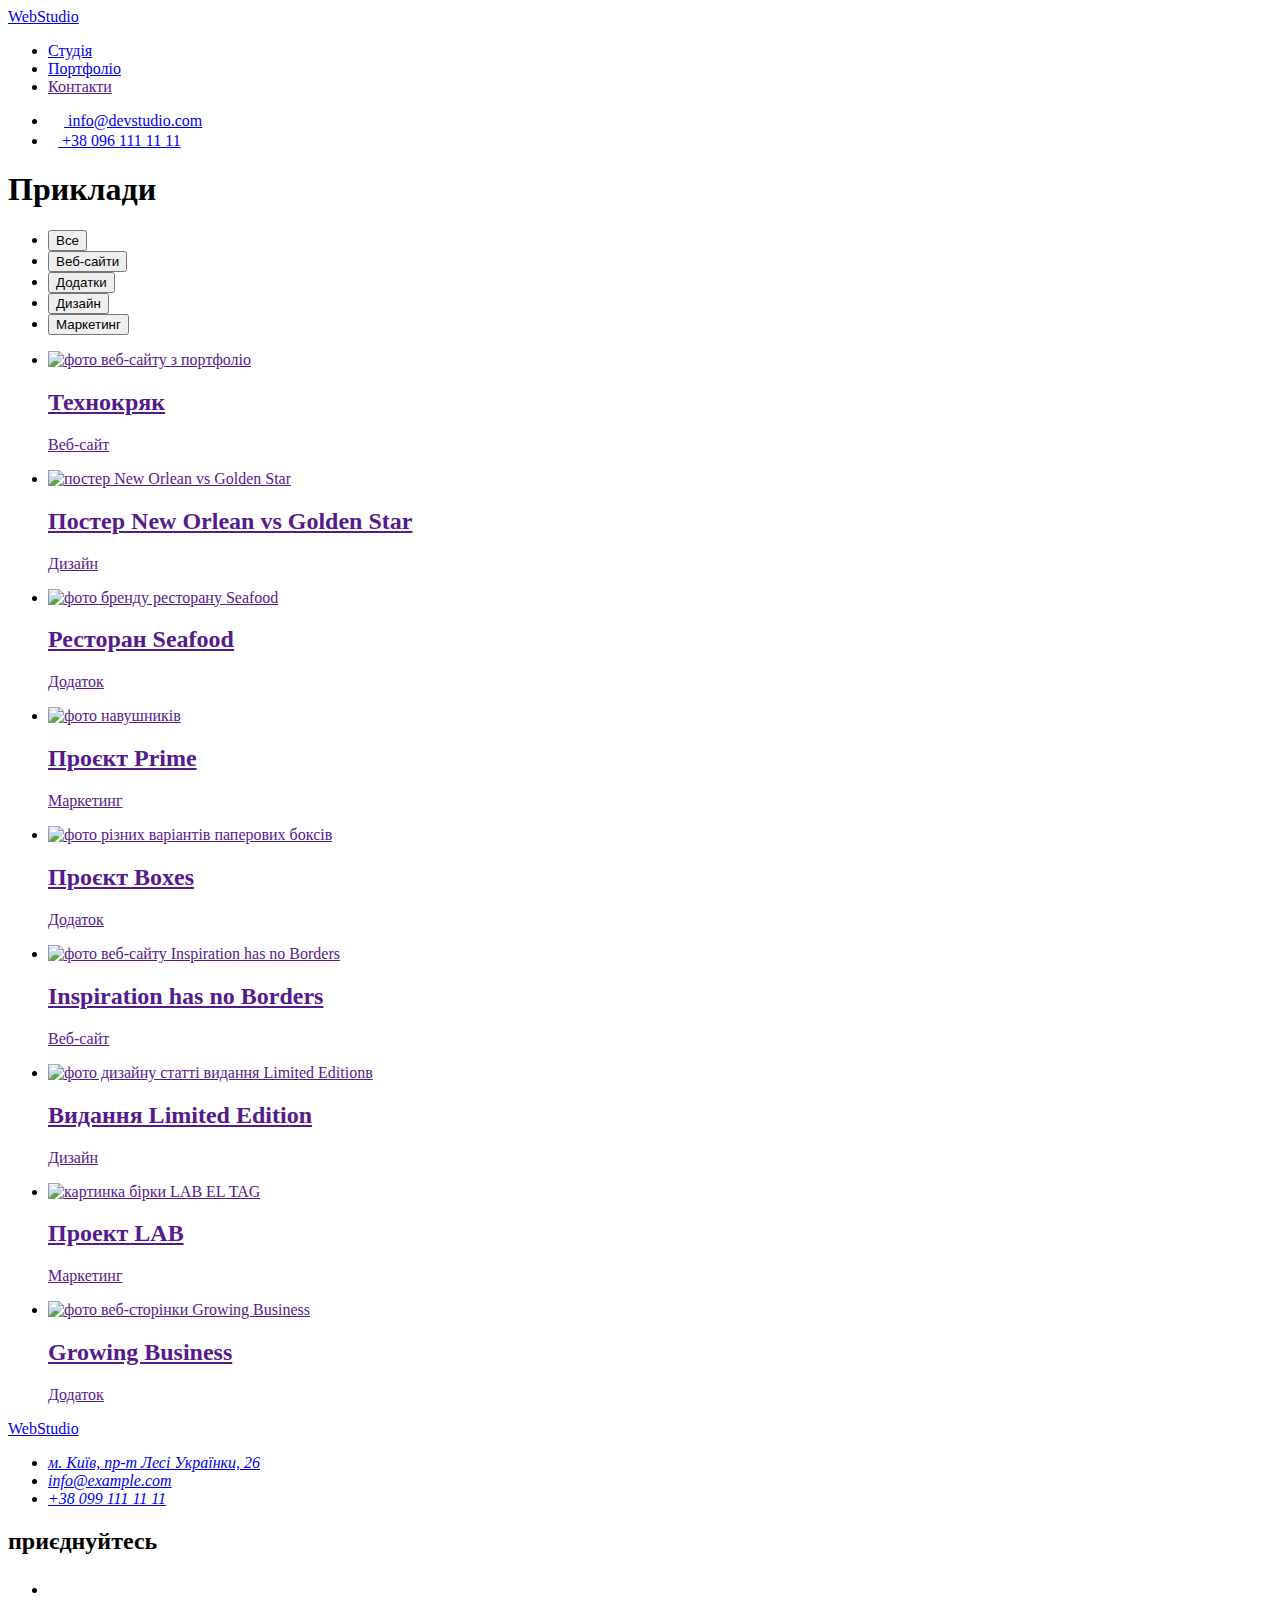
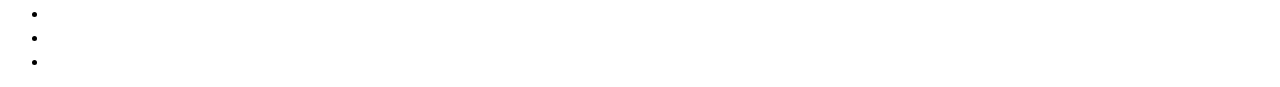
==== portfolio.html @ f70fdefb "Add files via upload" ====
<!DOCTYPE html>
<html lang="uk">
<head>
    <meta charset="UTF-8"/>
    <meta http-equiv="X-UA-Compatible" content="IE=edge"/>
    <meta name="viewport" content="width=device-width, initial-scale=1.0"/>
    <title>Портфоліо</title>
    <link rel="preconnect" href="https://fonts.googleapis.com"/>
    <link rel="preconnect" href="https://fonts.gstatic.com" crossorigin/>
    <link href="https://fonts.googleapis.com/css2?family=Raleway:wght@700&family=Roboto:wght@400;500;700;900&display=swap" rel="stylesheet"/>
    <link rel="stylesheet" href="https://cdnjs.cloudflare.com/ajax/libs/modern-normalize/1.1.0/modern-normalize.min.css" integrity="sha512-wpPYUAdjBVSE4KJnH1VR1HeZfpl1ub8YT/NKx4PuQ5NmX2tKuGu6U/JRp5y+Y8XG2tV+wKQpNHVUX03MfMFn9Q==" crossorigin="anonymous" referrerpolicy="no-referrer" />
    <link rel="stylesheet" href="./css/styles.css"/>
</head>
<body>
    <header class="cap">
        <div class="container cap-container">
            <a href ="./index.html" class="cap-logo link" ><span>Web</span>Studio</a>
            <nav class="cap-nav">
                <ul class="cap-list list">
                    <li class="cap-item">
                        <a href="./index.html" class="cap-link link ">Студія</a></li>
                    <li class="cap-item">
                        <a href="./portfolio.html" class="cap-link link current">Портфоліо</a></li>
                    <li class="cap-item">
                        <a href="" class="cap-link link">Контакти</a></li>
                </ul>
            </nav>    
            <ul class="cap-listtoo list">
                <li class="cap-item">
                    <a href="mailto:info@devstudio.com" class="cap-email link">
                        <svg class="cap-email-icon" width="16" height="12">
                            <use href="./images/icons.svg#icon-email"></use>
                        </svg>
                        <span>info@devstudio.com</span>
                    </a>
                </li>
                <li class="cap-item">
                    <a href="tel:+380961111111" class="cap-tel link">
                        <svg class="cap-tel-icon" width="10" height="16">
                            <use href="./images/icons.svg#icon-tel"></use>
                        </svg>
                        <span>+38 096 111 11 11</span>
                    </a></li>
            </ul>  
        </div>
    </header>
    <main>
        <section class="filters section">
            <div class="container">
                <h1  class="visually-hidden">Приклади</h1>
                <ul class="filters-buttons list">
                    <li class="filters-item">
                        <button type="button" class="filters-btn ">Все</button></li>
                    <li class="filters-item">
                        <button type="button" class="filters-btn">Веб-сайти</button></li>
                    <li class="filters-item">
                        <button type="button" class="filters-btn">Додатки</button></li>
                    <li class="filters-item">
                        <button type="button" class="filters-btn">Дизайн</button></li>
                    <li class="filters-item">
                        <button type="button" class="filters-btn">Маркетинг</button></li>
                </ul>  
                <ul class="services-items list">
                    <li class="services-item">
                        <a href="" class="services-link link">
                            <img src="./images/img-hw-02-1.jpg" alt="фото веб-сайту з портфоліо" width="370" height="294">
                            <div class="services-suite">
                                <h2 class="services-title">Технокряк</h2>
                                <p class="services-text">Веб-сайт</p>
                            </div>
                        </a>
                    </li>
                    <li class="services-item">
                        <a href="" class="services-link link">
                            <img src="./images/img-hw-02-2.jpg" alt=" постер New Orlean vs Golden Star" width="370" height="294">
                            <div class="services-suite">
                                <h2   class="services-title">Постер New Orlean vs Golden Star</h2>
                                <p class="services-text">Дизайн</p>
                            </div>
                        </a>
                    </li>
                    <li class="services-item">
                        <a href="" class="services-link link">
                            <img src="./images/img-hw-02-3.jpg" alt="фото бренду ресторану Seafood" width="370" height="294">
                            <div class="services-suite">
                                <h2  class="services-title">Ресторан Seafood</h2>
                                <p class="services-text">Додаток</p>
                            </div>
                        </a>
                    </li>
                    <li class="services-item">
                        <a href="" class="services-link link">
                            <img src="./images/img-hw-02-4.jpg" alt="фото навушників" width="370" height="294">
                            <div class="services-suite">
                                <h2  class="services-title">Проєкт Prime</h2>
                                <p class="services-text">Маркетинг</p>
                            </div>
                        </a>
                    </li>
                    <li class="services-item">
                        <a href="" class="services-link link">
                            <img src="./images/img-hw-02-5.jpg" alt="фото різних варіантів паперових боксів" width="370" height="294">
                            <div class="services-suite">
                                <h2  class="services-title">Проєкт Boxes</h2>
                                <p class="services-text">Додаток</p>
                            </div>
                        </a>
                    </li>
                    <li class="services-item">
                        <a href="" class="services-link link">
                            <img src="./images/img-hw-02-6.jpg" alt="фото веб-сайту Inspiration has no Borders" width="370" height="294">
                            <div class="services-suite">
                                <h2  class="services-title">Inspiration has no Borders</h2>
                                <p class="services-text">Веб-сайт</p>
                            </div>
                        </a>
                    </li>
                    <li class="services-item">
                        <a href="" class="services-link link">
                            <img src="./images/img-hw-02-7.jpg" alt="фото дизайну статті видання Limited Editionв" width="370" height="294">
                            <div class="services-suite">    
                                <h2  class="services-title">Видання Limited Edition</h2>
                                <p class="services-text">Дизайн</p>
                            </div>
                        </a>
                    </li>
                    <li class="services-item">
                        <a href="" class="services-link link">
                            <img src="./images/img-hw-02-8.jpg" alt="картинка бірки LAB EL TAG" width="370" height="294">
                            <div class="services-suite">
                                <h2  class="services-title">Проект LAB</h2>
                                <p class="services-text">Маркетинг</p>
                            </div>
                        </a>
                    </li>
                    <li class="services-item">
                        <a href="" class="services-link link">
                            <img src="./images/img-hw-02-9.jpg" alt="фото веб-сторінки Growing Business" width="370" height="294">
                            <div class="services-suite">
                                <h2  class="services-title">Growing Business</h2>
                                <p class="services-text">Додаток</p>
                            </div>
                        </a>
                    </li>
                </ul>
            </div>
        </section>
    </main>
    <footer class="basement">
        <div class="container">
            <div class="basement-contact">
                <a href="./index.html" class="basement-logo link"><span>Web</span>Studio</a>
                <address>
                    <ul class="basement-items list">
                        <li class="basement-item">
                            <a href="https://goo.gl/maps/n9vAKkXrUeS69LuG7" class="basement-map link" target="_blank" rel="noopener noreferrer nofollow" >м. Київ, пр-т Лесі Українки, 26</a></li>
                        <li class="basement-item">
                            <a href="mailto:info@example.com" class="basement-email link">info@example.com</a></li>
                        <li class="basement-item" >
                            <a href="tel:+380991111111" class="basement-tel link">+38 099 111 11 11</a></li>
                    </ul>
                </address>
            </div>
            <div class="basement-soc">
                <h2 class="basement-soc-title">приєднуйтесь</h2>
                <ul class="basement-soc-list list">
                    <li class="basement-soc-item">
                        <a href="" target="_blank" rel="noopener noreferrer nofollow" class="basement-soc-link link">
                            <svg class="icon-instagram" width="20" height="20">
                                <use href="./images/icons.svg#icon-instagram">                            </use>
                            </svg>
                        </a>
                    </li>
                    <li class="basement-soc-item">
                        <a href="" target="_blank" rel="noopener noreferrer nofollow" class="basement-soc-link link">
                            <svg class="icon-twitter" width="20" height="20">
                                <use href="./images/icons.svg#icon-twitter">                            </use>
                            </svg>
                        </a>
                    </li>
                    <li class="basement-soc-item">
                        <a href="" target="_blank" rel="noopener noreferrer nofollow" class="basement-soc-link link">
                            <svg class="icon-facebook" width="20" height="20">
                                <use href="./images/icons.svg#icon-facebook">                            </use>
                            </svg>
                        </a>
                    </li>
                    <li class="basement-soc-item">
                        <a href="" target="_blank" rel="noopener noreferrer nofollow" class="basement-soc-link link">
                            <svg class="icon-linkedin" width="20" height="20">
                                <use href="./images/icons.svg#icon-linkedin">                            </use>
                            </svg>
                        </a>
                    </li>
                </ul>
            </div>
        </div>
    </footer>
</body>
</html>
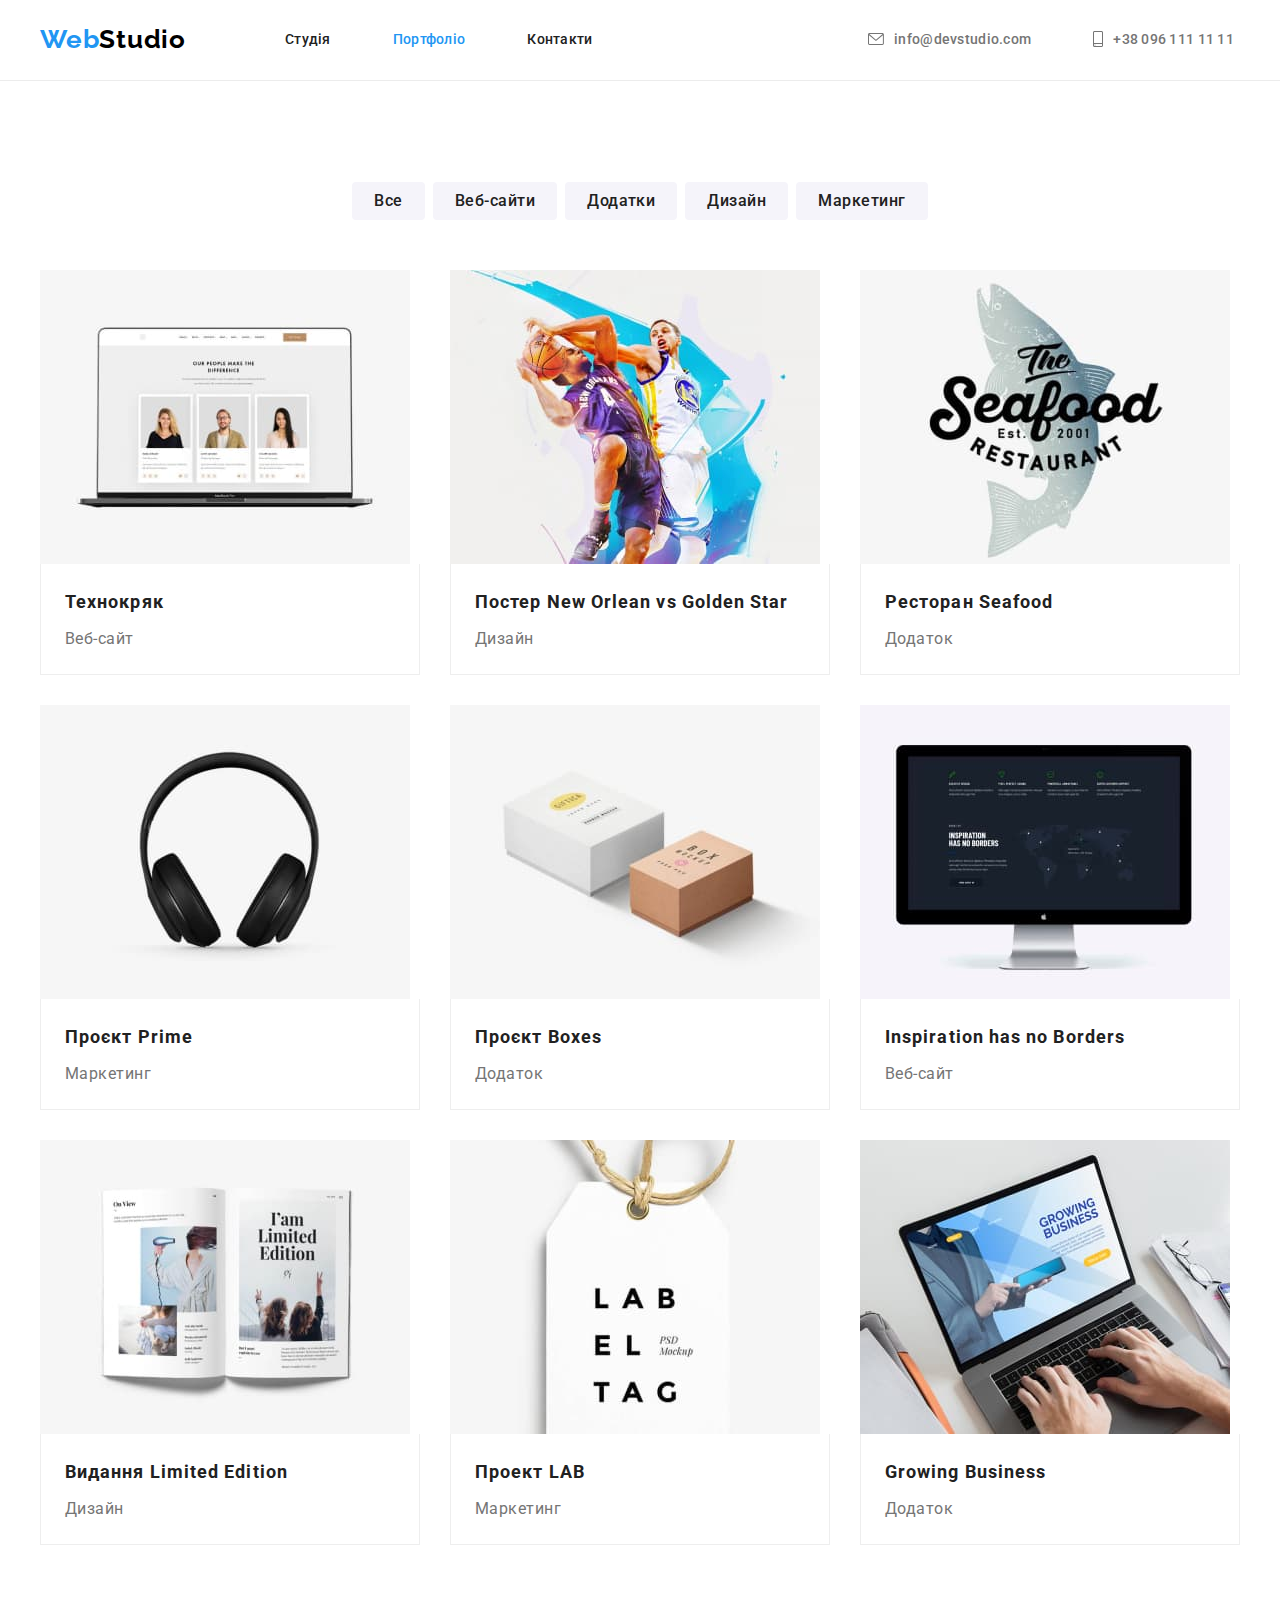
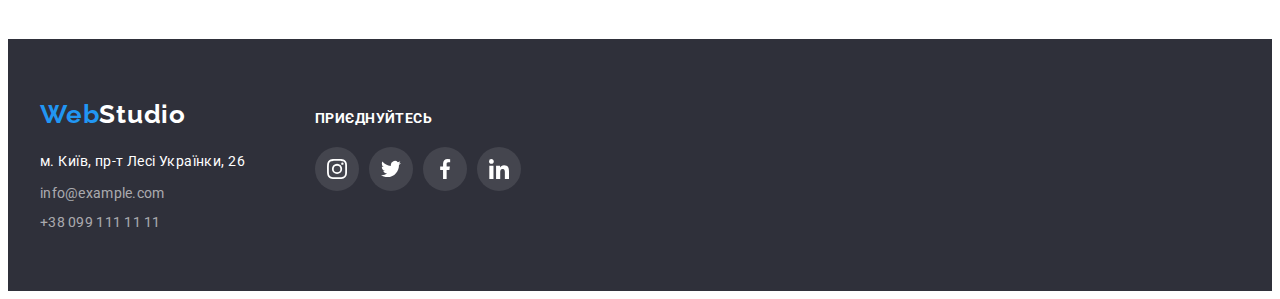
==== commit 8710491e: "contunue" ====
--- a/portfolio.html
+++ b/portfolio.html
@@ -196,5 +196,6 @@
             </div>
         </div>
     </footer>
+    <script src="./js/modal.js"></script>
 </body>
 </html>--- a/css/styles.css
+++ b/css/styles.css
@@ -0,0 +1,655 @@
+:root {
+    --first-title-color: #212121;
+    --first-btn-color: #212121;
+    --active-color:#2196F3;
+    --accent-color:#757575;
+    --first-background: #FFFFFF;
+    --second-background:#F5F4FA;
+}
+p,h1,h2,h3,h4,h5,h6{
+    margin: 0;
+}
+ul,ol{
+    margin: 0;
+    padding-left: 0;
+}
+body {
+    font-family: Roboto, sans-serif;
+    color:var(--accent-color);
+}
+
+img {
+    display: block;
+    max-width: 100%;
+    height: auto;
+}
+main{padding-top: 80px;}
+
+.list {
+    list-style: none;
+}
+.link {
+    text-decoration: none;
+}
+.visually-hidden { 
+    position: absolute; 
+    width: 1px; 
+    height: 1px; 
+    margin: -1px; 
+    border: 0; 
+    padding: 0; 
+    white-space: nowrap; 
+    clip-path: inset(100%); 
+    clip: rect(0 0 0 0); 
+    overflow: hidden; 
+    }
+
+.container {
+    width: 1200px;
+    margin-left: auto;
+    margin-right: auto;
+    padding-left: 15px;
+    padding-right: 15px;
+    /*outline: 3px solid red;*/
+}
+
+.section{
+    padding-top: 94px ;
+    padding-bottom: 94px;
+}
+
+/*----------------cap----------*/
+.cap-logo{
+    display: block;
+    margin-right: 93px;
+    padding-top: 24px;
+    padding-bottom: 24px;
+    font-family:Raleway, sans-serif;
+    font-style: normal;
+    font-weight: 700;
+    font-size: 26px;
+    line-height: 1.1923;
+    letter-spacing: 0.03em;
+    color:#000000;}
+
+.cap > .cap-container {
+    display: flex;
+    align-items: center;
+}
+.cap-list{
+    display: flex;
+}
+.cap-item:not(:last-child){
+    margin-right: 50px;
+}
+
+.cap{
+    position: fixed;
+    width: 100%;
+    top: 0;
+    left: 0;
+    min-height: 80px;
+    margin-left: auto;
+    margin-right: auto;
+    background-color: var(--first-background);
+    border-bottom: 1px solid #ECECEC;
+    }
+
+.cap-logo span{    
+    color:var(--active-color);
+}
+.cap-logo:hover,
+.cap-logo:focus{
+    outline-color: var(--active-color);
+}
+.cap-link{
+    display: flex;
+    align-items: center;
+    padding: 22px 6px;
+    font-weight: 500;
+    font-size: 14px;
+    line-height: 1.33;
+    letter-spacing: 0.02em;
+    color:var(--first-title-color);
+}
+.cap-link:hover,
+.cap-link:focus{
+    outline-color: var(--active-color);
+    color: var(--active-color);
+}
+
+
+.cap-listtoo{
+    display: flex;
+    margin-left: auto;
+}
+
+.cap-email,
+.cap-tel{
+    display: flex;
+    align-items: center;
+    padding: 22px 6px;
+    font-weight: 500;
+    font-size: 14px;
+    line-height: 1.33;
+    letter-spacing: 0.02em;
+    color:var(--accent-color);
+}
+
+.cap-email:focus,
+.cap-email:hover{outline-color: var(--active-color);
+    color: var(--active-color);
+}
+.cap-tel:focus,
+.cap-tel:hover{outline-color: var(--active-color);
+    color: var(--active-color);
+}
+.current{color: var(--active-color);}
+
+.cap-email-icon,
+.cap-tel-icon{
+    margin-right: 10px;
+    fill: currentColor;
+}
+
+.cap-email-icon:hover,
+.cap-email-icon:focus,
+.cap-tel-icon:hover,
+.cap-tel-icon:focus{
+    fill:#2196F3;
+}
+
+/*---------------decision-----*/
+
+.decision{
+    padding-top: 200px;
+    padding-bottom: 200px;
+    max-width: 1600px;
+    margin-left: auto;
+    margin-right: auto;
+    background-color: #C4C4C4;
+    background-image: linear-gradient(
+    to right,
+    rgba(47, 48, 58, 0.4),
+    rgba(47, 48, 58, 0.4)),url("../images/img-hw-04-bgr.jpg");
+    background-repeat: no-repeat;
+    background-position: center;
+    background-size: cover;}
+
+.decision-title{
+    min-width: 696px;
+    margin-left: auto;
+    margin-right: auto;
+    margin-bottom: 30px;
+    font-weight: 900;
+    font-size: 44px;
+    line-height: 1.36;
+    text-align: center;
+    letter-spacing: 0.06em;
+    text-transform: uppercase;
+    color: #FFFFFF;
+}
+.decision-btn{
+    margin-left: auto;
+    margin-right: auto;
+    display: block;
+    padding: 10px 32px;
+    font-family: inherit;
+    font-style: normal;
+    font-weight: 700;
+    font-size: 16px;
+    line-height: 1.88;
+    align-items: center;
+    text-align: center;
+    letter-spacing: 0.06em;
+    color: #FFFFFF;
+    background-color: var(--active-color);
+    box-shadow: 0px 4px 4px rgba(0, 0, 0, 0.15);
+    border-radius: 4px;
+    border: none;
+}
+
+.decision-btn:hover,
+.decision-btn:focus{
+    outline:none;
+    color: #FFFFFF;
+    background: #188CE8;
+}
+
+.decision-btn,
+.filters-btn {
+    cursor: pointer;
+}
+
+.features{
+    margin-left: auto;
+    margin-right: auto;}
+
+.features-items{
+    display: flex;
+}
+.features-item:not(:last-child) {
+margin-right: 30px;}
+
+.features-item {width: 270px;
+}
+
+.features-item-icon{
+    display: flex;
+    height: 120px;
+    justify-content: center;
+    align-items: center;
+    margin-bottom: 30px;
+    background-size: contain;
+    background-repeat: no-repeat;
+    background-position: center;
+    background-color:#F5F4FA;
+    border-radius: 4px;
+} 
+
+
+.features-subtitle{
+    margin-bottom: 10px;
+    font-weight: 700;
+    font-size: 14px;
+    line-height: 1.14;
+    letter-spacing: 0.03em;
+    text-transform: uppercase;
+    color: var(--first-title-color);
+}
+
+.features-text{
+    font-size: 14px;
+    line-height: 1.71;
+    letter-spacing: 0.03em;
+    color:var(--accent-color);
+}
+
+.examples {
+    margin-left: auto;
+    margin-right: auto;
+    padding-top: 0;
+}
+
+.examples-title{
+    margin-bottom: 50px;
+    margin-right: auto;
+    margin-left: auto;
+    min-width: 366px;
+    font-weight: 700;
+    font-size: 36px;
+    line-height: 1.17;
+    text-align: center;
+    letter-spacing: 0.03em;
+    color: var(--first-title-color);
+}
+
+.examples-items {
+    display: flex;
+}
+
+.examples-item:not(:last-child) {
+    margin-right: 30px;
+    min-width: 370px;
+}
+.features,
+.examples{ background: var(--first-background)}
+
+.team-title{
+    margin-bottom: 50px;
+    margin-right: auto;
+    margin-left: auto;
+    min-width: 264px;
+    font-weight: 700;
+    font-size: 36px;
+    line-height: 1.17;
+    text-align: center;
+    letter-spacing: 0.03em;
+    color: var(--first-title-color);}
+    
+
+.team{
+    margin-left: auto;
+    margin-right: auto;
+    background-color:var(--second-background);
+}
+
+.team-subtitle{
+    font-weight: 500;
+    font-size: 16px;
+    line-height: 1.19;
+    text-align: center;
+    letter-spacing: 0.03em;
+    color: var(--first-title-color);   }
+
+.team-text{
+    font-size: 16px;
+    line-height: 1.19;
+    text-align: center;
+    letter-spacing: 0.03em;
+    color:var(--accent-color);
+    margin-bottom: 16px;
+    }
+
+.team-items{
+    display: flex;
+}
+    
+.team-item:not(:last-child) {
+    margin-right: 30px;
+    } 
+
+.team-suit{
+    padding-top: 30px;
+    padding-bottom: 30px;
+}
+
+.team-item{
+    min-width: 270px;
+    background-color:var(--first-background);
+    box-shadow: 0px 1px 3px rgba(0, 0, 0, 0.12), 0px 1px 1px rgba(0, 0, 0, 0.14), 0px 2px 1px rgba(0, 0, 0, 0.2);
+    border-radius: 0px 0px 4px 4px;
+} 
+
+.team-subtitle{
+    margin-bottom: 10px;
+}    
+
+.team-soc{
+    display: flex;
+    justify-content: center;
+    gap: 10px;
+}
+.team-soc-link{
+    width: 44px;
+    height: 44px;
+    border-radius: 50%;
+    background-color: rgba(255, 255, 255, 0.1);
+    display: flex;
+    align-items: center;
+    justify-content: center;
+    fill:#AFB1B8;
+    }
+    
+.team-soc-link:hover, 
+.team-soc-link:focus{
+    outline: none;
+    fill: var(--first-background);
+    background-color:var(--active-color)        }
+
+.clients-title{
+    margin-bottom: 50px;
+    margin-right: auto;
+    margin-left: auto;
+    font-weight: 700;
+    font-size: 36px;
+    line-height: 1.17;
+    text-align: center;
+    letter-spacing: 0.03em;
+    color: var(--first-title-color);}
+
+.clients-items{
+    display: flex;
+}
+.clients-item {
+    width: 170px;
+    height: 92px;
+    border: 1px solid #AFB1B8;
+    border-radius: 4px;}
+
+.clients-item:not(:last-child) {
+    margin-right: 30px;}
+
+.clients-link {
+        display: flex;
+        align-items: center;
+        justify-content: center;
+        height: 100%;
+        width: 100%;
+        fill: #AFB1B8;
+            }
+
+.clients-link:hover,
+.clients-link:focus {
+    border: 1px solid var(--active-color);    
+    fill:var(--active-color);
+    outline: none;
+    }
+
+    /*-------portfolio------*/
+
+.filters{
+        margin-left: auto;
+        margin-right: auto;}
+
+.filters-btn{
+    display: block;
+    padding: 6px 22px;
+    font-family:inherit;;
+    font-style: normal;
+    font-weight: 500;
+    font-size: 16px;
+    line-height: 1.62;
+    text-align: center;
+    letter-spacing: 0.03em;
+    color: var(--first-btn-color);
+    background:var(--second-background);
+    border-radius: 4px;
+    border:none;
+    outline: none;
+}
+.filters-buttons{
+    display: flex;
+    justify-content: center;
+    margin-bottom: 50px;    
+}
+.filters-item:not(:last-child){
+    margin-right: 8px;
+}
+
+
+.filters-btn:hover,
+.filters-btn:focus{
+    color: #FFFFFF;
+    background: var(--active-color);
+    box-shadow: 0px 3px 1px rgba(0, 0, 0, 0.1), 0px 1px 2px rgba(0, 0, 0, 0.08), 0px 2px 2px rgba(0, 0, 0, 0.12);
+}
+
+.services-items{
+    display: flex;
+    flex-wrap: wrap;
+    column-gap: 30px;
+    row-gap: 30px;
+}
+.services-title{
+    margin-bottom: 4px;
+    font-weight: 700;
+    font-size: 18px;
+    line-height: 2;
+    letter-spacing: 0.06em;
+    color: var(--first-title-color);}
+
+.services-link {
+    display: block;
+}
+.services-link:hover,
+.services-link:focus{
+    border: var(--active-color);
+    outline: none;
+    box-shadow: 0px 1px 1px rgba(0, 0, 0, 0.12), 0px 4px 4px rgba(0, 0, 0, 0.06), 1px 4px 6px rgba(0, 0, 0, 0.16);
+
+}
+.services-suite{
+    padding: 20px 24px;
+    border-bottom: 1px solid #EEEEEE;
+    border-left: 1px solid #EEEEEE;
+    border-right: 1px solid #EEEEEE;
+}
+.services-text{
+    font-size: 16px;
+    line-height: 1.88;
+    letter-spacing: 0.03em;
+    color:var(--accent-color);
+}
+
+
+.services-item{
+width: calc((100% - 60px) / 3);
+}
+/*------basement-----*/
+
+.basement{
+    margin-right: auto;
+    margin-left: auto;
+    padding-top: 60px;
+    padding-bottom: 60px;
+    background-color:  #2F303A;
+}
+
+.basement>.container{
+    display: flex;
+    align-items: baseline;
+}
+
+.basement-contact{
+    display: block;
+    margin-right: 70px;
+}
+
+.basement-logo{
+    display: inline-block;
+    margin-bottom: 20px;
+    font-family:Raleway, sans-serif;
+    font-style: normal;
+    font-weight: 700;
+    font-size: 26px;
+    line-height: 1.19;
+    letter-spacing: 0.03em;
+    color: #FFFFFF;
+}
+.basement-logo:focus{
+    outline-color:var(--active-color);
+}
+.basement-logo span{    
+    color:var(--active-color);
+}
+
+.basement-item:not(:last-child){
+    margin-bottom: 9px;}
+
+.basement-map{
+    display: inline-block;
+    font-style: normal;
+    font-weight: 400;
+    font-size: 14px;
+    line-height: 1.71;
+    letter-spacing: 0.03em;
+    color: #FFFFFF;}
+
+.basement-email,
+.basement-tel{
+    display: inline-block;
+    font-style: normal;
+    font-weight: 400;
+    font-size: 14px;
+    line-height: 1.33;
+    letter-spacing: 0.02em;
+    color: rgba(255, 255, 255, 0.6);
+}
+
+
+.basement-email:focus,
+.basement-email:hover{
+    outline:none;
+    color: var(--active-color);
+}
+.basement-tel:focus,
+.basement-tel:hover{
+    outline:none;
+    color: var(--active-color);
+}
+.basement-map:focus,
+.basement-map:hover{
+    outline:none;
+    color: var(--active-color);}
+.basement-soc-title{
+    margin-bottom: 20px;
+    font-family: 'Roboto';
+    font-style: normal;
+    font-weight: 700;
+    font-size: 14px;
+    line-height: 1.14;
+    letter-spacing: 0.03em;
+    text-transform: uppercase;
+    color:var(--first-background);
+}
+.basement-soc-list{
+display: flex;
+justify-content: center;
+gap: 10px;
+}
+.basement-soc-link{
+width: 44px;
+height: 44px;
+border-radius: 50%;
+background-color: rgba(255, 255, 255, 0.1);
+display: flex;
+align-items: center;
+justify-content: center;
+fill:var(--first-background);
+}
+
+.basement-soc-link:hover, 
+.basement-soc-link:focus{
+    background-color:var(--active-color);
+    outline:none;
+}
+
+.btn-close{
+    width: 30px;
+    height: 30px;
+    border-radius: 50%;
+    background-color: #FFFFFF;
+    display: flex;
+    padding: 0;
+    align-items: center;
+    justify-content: center;
+    border: 1px solid rgba(0, 0, 0, 0.1);
+    cursor: pointer;
+
+}
+.icon-close{
+    display: block;
+}
+
+.backdrop {
+    position: fixed;
+    top: 0;
+    left: 0;
+    width: 100%;
+    height: 100%;
+    background-color: rgba(0, 0, 0, 0.2);
+    
+}
+
+.backdrop.is-hidden {
+    visibility: hidden;
+    opacity: 0;
+    pointer-events: none;
+}
+
+.modal {
+    position:absolute;
+    top: 50%;
+    left: 50%;
+    transform: translate(-50%, -50%);
+    min-height: 581px;
+    min-width: 528px;
+    padding: 8px;
+    display: flex;
+    justify-content: flex-end;
+    background-color: #fff;
+    box-shadow: 0px 1px 3px rgba(0, 0, 0, 0.12), 0px 1px 1px rgba(0, 0, 0, 0.14), 0px 2px 1px rgba(0, 0, 0, 0.2);
+    border-radius: 4px;
+
+}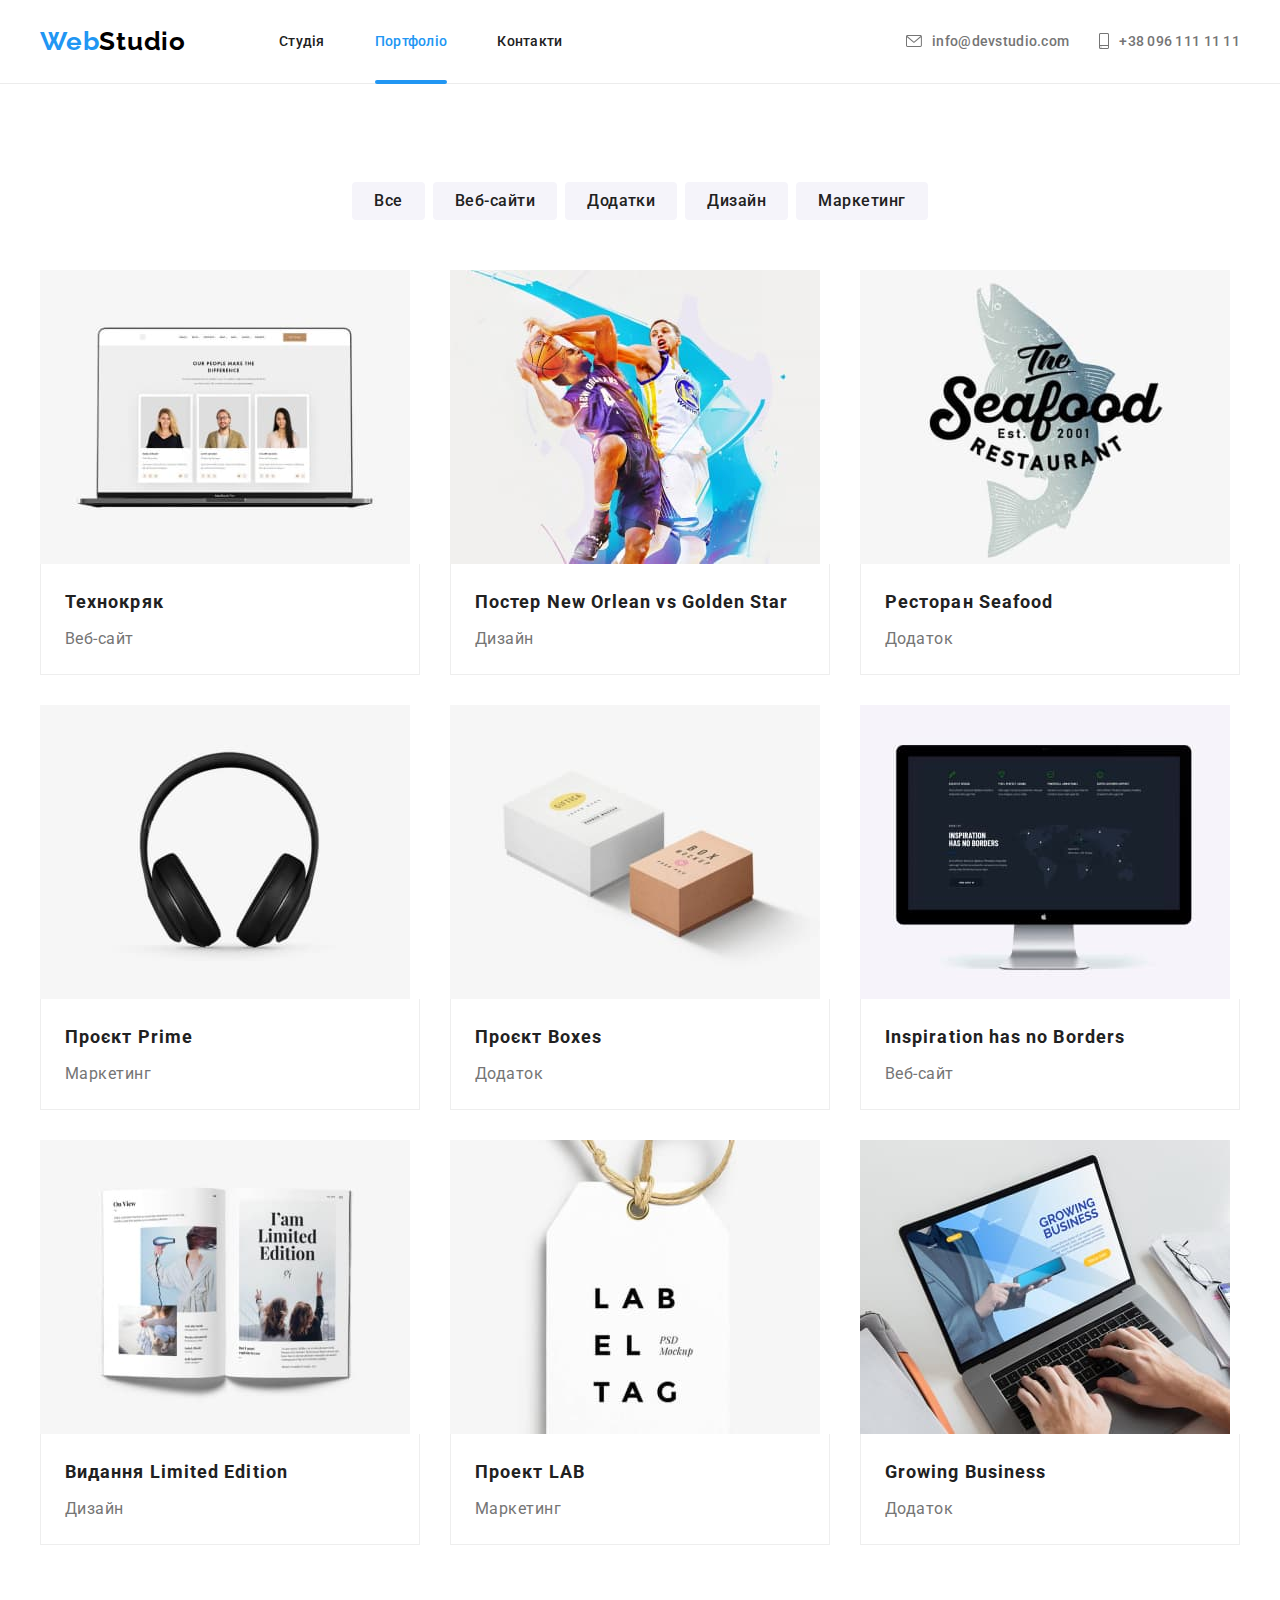
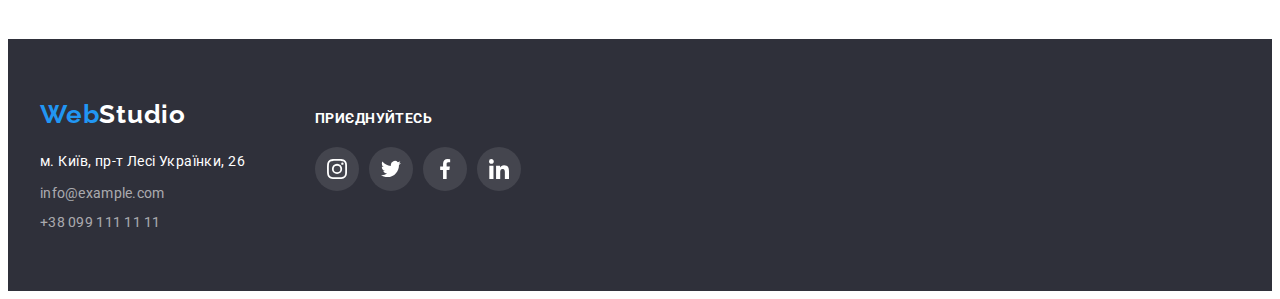
==== commit bfc27b7d: "finish hw5" ====
--- a/portfolio.html
+++ b/portfolio.html
@@ -26,7 +26,7 @@
                 </ul>
             </nav>    
             <ul class="cap-listtoo list">
-                <li class="cap-item">
+                <li class="cap-itemtoo">
                     <a href="mailto:info@devstudio.com" class="cap-email link">
                         <svg class="cap-email-icon" width="16" height="12">
                             <use href="./images/icons.svg#icon-email"></use>
@@ -34,7 +34,7 @@
                         <span>info@devstudio.com</span>
                     </a>
                 </li>
-                <li class="cap-item">
+                <li class="cap-itemtoo">
                     <a href="tel:+380961111111" class="cap-tel link">
                         <svg class="cap-tel-icon" width="10" height="16">
                             <use href="./images/icons.svg#icon-tel"></use>
@@ -63,7 +63,12 @@
                 <ul class="services-items list">
                     <li class="services-item">
                         <a href="" class="services-link link">
-                            <img src="./images/img-hw-02-1.jpg" alt="фото веб-сайту з портфоліо" width="370" height="294">
+                            <div class="services-sublink">
+                                <img src="./images/img-hw-02-1.jpg" alt="фото веб-сайту з портфоліо" width="370" height="294">
+                                <div class="services-overlay">
+                                    <p class="services-overlay-text">Ресурс пропонує комплексні пропозиції з різним рівнем функціоналу та сервісів. Все це дозволить відвідувачу отримати вичерпні відомості про компанію чи приватну особу.                         </p>
+                                </div>
+                            </div>
                             <div class="services-suite">
                                 <h2 class="services-title">Технокряк</h2>
                                 <p class="services-text">Веб-сайт</p>
@@ -72,7 +77,12 @@
                     </li>
                     <li class="services-item">
                         <a href="" class="services-link link">
-                            <img src="./images/img-hw-02-2.jpg" alt=" постер New Orlean vs Golden Star" width="370" height="294">
+                            <div class="services-sublink">
+                                <img src="./images/img-hw-02-2.jpg" alt=" постер New Orlean vs Golden Star" width="370" height="294">
+                                <div class="services-overlay">
+                                    <p class="services-overlay-text">Ресурс пропонує комплексні пропозиції з різним рівнем функціоналу та сервісів. Все це дозволить відвідувачу отримати вичерпні відомості про компанію чи приватну особу.                         </p>
+                                </div>
+                            </div>
                             <div class="services-suite">
                                 <h2   class="services-title">Постер New Orlean vs Golden Star</h2>
                                 <p class="services-text">Дизайн</p>
@@ -81,7 +91,12 @@
                     </li>
                     <li class="services-item">
                         <a href="" class="services-link link">
-                            <img src="./images/img-hw-02-3.jpg" alt="фото бренду ресторану Seafood" width="370" height="294">
+                            <div class="services-sublink">
+                                <img src="./images/img-hw-02-3.jpg" alt="фото бренду ресторану Seafood" width="370" height="294">
+                                <div class="services-overlay">
+                                    <p class="services-overlay-text">Ресурс пропонує комплексні пропозиції з різним рівнем функціоналу та сервісів. Все це дозволить відвідувачу отримати вичерпні відомості про компанію чи приватну особу.                         </p>
+                                </div>
+                            </div>
                             <div class="services-suite">
                                 <h2  class="services-title">Ресторан Seafood</h2>
                                 <p class="services-text">Додаток</p>
@@ -90,7 +105,12 @@
                     </li>
                     <li class="services-item">
                         <a href="" class="services-link link">
-                            <img src="./images/img-hw-02-4.jpg" alt="фото навушників" width="370" height="294">
+                            <div class="services-sublink">
+                                <img src="./images/img-hw-02-4.jpg" alt="фото навушників" width="370" height="294">
+                                <div class="services-overlay">
+                                    <p class="services-overlay-text">Ресурс пропонує комплексні пропозиції з різним рівнем функціоналу та сервісів. Все це дозволить відвідувачу отримати вичерпні відомості про компанію чи приватну особу.                         </p>
+                                </div>
+                            </div>
                             <div class="services-suite">
                                 <h2  class="services-title">Проєкт Prime</h2>
                                 <p class="services-text">Маркетинг</p>
@@ -99,7 +119,12 @@
                     </li>
                     <li class="services-item">
                         <a href="" class="services-link link">
-                            <img src="./images/img-hw-02-5.jpg" alt="фото різних варіантів паперових боксів" width="370" height="294">
+                            <div class="services-sublink">
+                                <img src="./images/img-hw-02-5.jpg" alt="фото різних варіантів паперових боксів" width="370" height="294">
+                                <div class="services-overlay">
+                                    <p class="services-overlay-text">Ресурс пропонує комплексні пропозиції з різним рівнем функціоналу та сервісів. Все це дозволить відвідувачу отримати вичерпні відомості про компанію чи приватну особу.                         </p>
+                                </div>
+                            </div>
                             <div class="services-suite">
                                 <h2  class="services-title">Проєкт Boxes</h2>
                                 <p class="services-text">Додаток</p>
@@ -108,7 +133,12 @@
                     </li>
                     <li class="services-item">
                         <a href="" class="services-link link">
-                            <img src="./images/img-hw-02-6.jpg" alt="фото веб-сайту Inspiration has no Borders" width="370" height="294">
+                            <div class="services-sublink">
+                                <img src="./images/img-hw-02-6.jpg" alt="фото веб-сайту Inspiration has no Borders" width="370" height="294">
+                                <div class="services-overlay">
+                                    <p class="services-overlay-text">Ресурс пропонує комплексні пропозиції з різним рівнем функціоналу та сервісів. Все це дозволить відвідувачу отримати вичерпні відомості про компанію чи приватну особу.                         </p>
+                                </div>
+                            </div>
                             <div class="services-suite">
                                 <h2  class="services-title">Inspiration has no Borders</h2>
                                 <p class="services-text">Веб-сайт</p>
@@ -117,7 +147,12 @@
                     </li>
                     <li class="services-item">
                         <a href="" class="services-link link">
-                            <img src="./images/img-hw-02-7.jpg" alt="фото дизайну статті видання Limited Editionв" width="370" height="294">
+                            <div class="services-sublink">
+                                <img src="./images/img-hw-02-7.jpg" alt="фото дизайну статті видання Limited Editionв" width="370" height="294">
+                                <div class="services-overlay">
+                                    <p class="services-overlay-text">Ресурс пропонує комплексні пропозиції з різним рівнем функціоналу та сервісів. Все це дозволить відвідувачу отримати вичерпні відомості про компанію чи приватну особу.                         </p>
+                                </div>
+                            </div>
                             <div class="services-suite">    
                                 <h2  class="services-title">Видання Limited Edition</h2>
                                 <p class="services-text">Дизайн</p>
@@ -126,7 +161,12 @@
                     </li>
                     <li class="services-item">
                         <a href="" class="services-link link">
-                            <img src="./images/img-hw-02-8.jpg" alt="картинка бірки LAB EL TAG" width="370" height="294">
+                            <div class="services-sublink">
+                                <img src="./images/img-hw-02-8.jpg" alt="картинка бірки LAB EL TAG" width="370" height="294">
+                                <div class="services-overlay">
+                                    <p class="services-overlay-text">Ресурс пропонує комплексні пропозиції з різним рівнем функціоналу та сервісів. Все це дозволить відвідувачу отримати вичерпні відомості про компанію чи приватну особу.                         </p>
+                                </div>
+                            </div>
                             <div class="services-suite">
                                 <h2  class="services-title">Проект LAB</h2>
                                 <p class="services-text">Маркетинг</p>
@@ -135,7 +175,12 @@
                     </li>
                     <li class="services-item">
                         <a href="" class="services-link link">
-                            <img src="./images/img-hw-02-9.jpg" alt="фото веб-сторінки Growing Business" width="370" height="294">
+                            <div class="services-sublink">
+                                <img src="./images/img-hw-02-9.jpg" alt="фото веб-сторінки Growing Business" width="370" height="294">
+                                <div class="services-overlay">
+                                    <p class="services-overlay-text">Ресурс пропонує комплексні пропозиції з різним рівнем функціоналу та сервісів. Все це дозволить відвідувачу отримати вичерпні відомості про компанію чи приватну особу.                         </p>
+                                </div>
+                            </div>
                             <div class="services-suite">
                                 <h2  class="services-title">Growing Business</h2>
                                 <p class="services-text">Додаток</p>
--- a/css/styles.css
+++ b/css/styles.css
@@ -5,6 +5,7 @@
     --accent-color:#757575;
     --first-background: #FFFFFF;
     --second-background:#F5F4FA;
+    --transition-only:250ms cubic-bezier(0.4, 0, 0.2, 1);
 }
 p,h1,h2,h3,h4,h5,h6{
     margin: 0;
@@ -82,9 +83,13 @@
 .cap-item:not(:last-child){
     margin-right: 50px;
 }
+.cap-itemtoo:not(:last-child){
+    margin-right: 30px;
+}
 
 .cap{
     position: fixed;
+    z-index: 1;
     width: 100%;
     top: 0;
     left: 0;
@@ -98,23 +103,24 @@
 .cap-logo span{    
     color:var(--active-color);
 }
-.cap-logo:hover,
+
 .cap-logo:focus{
-    outline-color: var(--active-color);
+    outline:none;;
 }
 .cap-link{
     display: flex;
     align-items: center;
-    padding: 22px 6px;
+    padding: 32px 0;
     font-weight: 500;
     font-size: 14px;
     line-height: 1.33;
     letter-spacing: 0.02em;
     color:var(--first-title-color);
+    transition: color var(--transition-only);
 }
 .cap-link:hover,
 .cap-link:focus{
-    outline-color: var(--active-color);
+    outline:none;
     color: var(--active-color);
 }
 
@@ -128,28 +134,45 @@
 .cap-tel{
     display: flex;
     align-items: center;
-    padding: 22px 6px;
+    padding: 32px 0;
     font-weight: 500;
     font-size: 14px;
     line-height: 1.33;
     letter-spacing: 0.02em;
     color:var(--accent-color);
+    transition: color var(--transition-only);
 }
 
 .cap-email:focus,
-.cap-email:hover{outline-color: var(--active-color);
+.cap-email:hover{outline:none;;
     color: var(--active-color);
 }
 .cap-tel:focus,
-.cap-tel:hover{outline-color: var(--active-color);
+.cap-tel:hover{outline:none;
     color: var(--active-color);
 }
-.current{color: var(--active-color);}
+.current{
+    position: relative;
+    color: var(--active-color);}
+
+.current::after {
+    position:absolute;
+    bottom: -1px;
+    left: 0px;
+    content: '';
+    height: 4px;
+    width: 100%;
+    border-radius: 2px;
+    display: block;
+    background-color: var(--active-color);
+
+}
 
 .cap-email-icon,
 .cap-tel-icon{
     margin-right: 10px;
     fill: currentColor;
+    transition: fill var(--transition-only);
 }
 
 .cap-email-icon:hover,
@@ -207,13 +230,12 @@
     box-shadow: 0px 4px 4px rgba(0, 0, 0, 0.15);
     border-radius: 4px;
     border: none;
-}
+    transition: background-color var(--transition-only);}
 
 .decision-btn:hover,
 .decision-btn:focus{
     outline:none;
-    color: #FFFFFF;
-    background: #188CE8;
+    background-color: #188CE8;
 }
 
 .decision-btn,
@@ -295,6 +317,33 @@
 .features,
 .examples{ background: var(--first-background)}
 
+.examples-item{
+    position:relative;
+}
+.examples-text{
+    font-family: 'Roboto';
+    font-style: normal;
+    font-weight: 700;
+    font-size: 14px;
+    line-height: 1.14;
+    text-align: center;
+    letter-spacing: 0.03em;
+    text-transform: uppercase;
+    color:rgba(255, 255, 255, 1);}
+
+.examples-subitem{
+    position: absolute;
+    bottom: 0;
+    width: 100%;    
+    height: 70px;
+    background-color: rgba(47, 48, 58, 0.8);
+    display: flex;
+    align-items: center;
+    justify-content: center;
+    
+
+}
+
 .team-title{
     margin-bottom: 50px;
     margin-right: auto;
@@ -369,13 +418,14 @@
     align-items: center;
     justify-content: center;
     fill:#AFB1B8;
+    transition: background-color var(--transition-only), fill var(--transition-only);
     }
     
 .team-soc-link:hover, 
 .team-soc-link:focus{
     outline: none;
     fill: var(--first-background);
-    background-color:var(--active-color)        }
+    background-color:var(--active-color);       }
 
 .clients-title{
     margin-bottom: 50px;
@@ -393,9 +443,8 @@
 }
 .clients-item {
     width: 170px;
-    height: 92px;
-    border: 1px solid #AFB1B8;
-    border-radius: 4px;}
+    height: 92px;}
+    
 
 .clients-item:not(:last-child) {
     margin-right: 30px;}
@@ -406,7 +455,10 @@
         justify-content: center;
         height: 100%;
         width: 100%;
+        border: 1px solid #AFB1B8;
+        border-radius: 4px;
         fill: #AFB1B8;
+        transition: border var(--transition-only), fill var(--transition-only);
             }
 
 .clients-link:hover,
@@ -433,10 +485,13 @@
     text-align: center;
     letter-spacing: 0.03em;
     color: var(--first-btn-color);
-    background:var(--second-background);
+    background-color:var(--second-background);
     border-radius: 4px;
     border:none;
     outline: none;
+    box-shadow: none;
+    transition: color var(--transition-only),background-color var(--transition-only),
+    box-shadow var(--transition-only);
 }
 .filters-buttons{
     display: flex;
@@ -451,7 +506,7 @@
 .filters-btn:hover,
 .filters-btn:focus{
     color: #FFFFFF;
-    background: var(--active-color);
+    background-color: var(--active-color);
     box-shadow: 0px 3px 1px rgba(0, 0, 0, 0.1), 0px 1px 2px rgba(0, 0, 0, 0.08), 0px 2px 2px rgba(0, 0, 0, 0.12);
 }
 
@@ -471,6 +526,8 @@
 
 .services-link {
     display: block;
+    box-shadow: none;
+    transition: box-shadow var(--transition-only);
 }
 .services-link:hover,
 .services-link:focus{
@@ -479,6 +536,34 @@
     box-shadow: 0px 1px 1px rgba(0, 0, 0, 0.12), 0px 4px 4px rgba(0, 0, 0, 0.06), 1px 4px 6px rgba(0, 0, 0, 0.16);
 
 }
+.services-link:hover .services-overlay,
+.services-link:focus .services-overlay {
+    transform: translateY(0);}
+
+.services-sublink{
+    position: relative;
+    overflow: hidden;
+}
+.services-overlay{
+    position: absolute;
+    bottom: 0;
+    left: 0;
+    width: 100%;
+    height: 100%;
+    background-color: rgba(33, 150, 243, 0.9);
+    padding: 63px 24px;
+    transform: translateY(100%);
+    transition: transform var(--transition-only);
+}
+.services-overlay-text{
+    font-family: 'Roboto';
+    font-style: normal;
+    font-weight: 400;
+    font-size: 18px;
+    line-height: 1.56;
+    letter-spacing: 0.03em;
+    color: #fff;}
+
 .services-suite{
     padding: 20px 24px;
     border-bottom: 1px solid #EEEEEE;
@@ -526,6 +611,8 @@
     line-height: 1.19;
     letter-spacing: 0.03em;
     color: #FFFFFF;
+    outline-color: none;
+    transition: outline-color var(--transition-only);
 }
 .basement-logo:focus{
     outline-color:var(--active-color);
@@ -544,7 +631,8 @@
     font-size: 14px;
     line-height: 1.71;
     letter-spacing: 0.03em;
-    color: #FFFFFF;}
+    color: #FFFFFF;
+    transition: color var(--transition-only);}
 
 .basement-email,
 .basement-tel{
@@ -555,6 +643,7 @@
     line-height: 1.33;
     letter-spacing: 0.02em;
     color: rgba(255, 255, 255, 0.6);
+    transition: color var(--transition-only);
 }
 
 
@@ -572,6 +661,7 @@
 .basement-map:hover{
     outline:none;
     color: var(--active-color);}
+
 .basement-soc-title{
     margin-bottom: 20px;
     font-family: 'Roboto';
@@ -584,19 +674,20 @@
     color:var(--first-background);
 }
 .basement-soc-list{
-display: flex;
-justify-content: center;
-gap: 10px;
+    display: flex;
+    justify-content: center;
+    gap: 10px;
 }
 .basement-soc-link{
-width: 44px;
-height: 44px;
-border-radius: 50%;
-background-color: rgba(255, 255, 255, 0.1);
-display: flex;
-align-items: center;
-justify-content: center;
-fill:var(--first-background);
+    width: 44px;
+    height: 44px;
+    border-radius: 50%;
+    background-color: rgba(255, 255, 255, 0.1);
+    display: flex;
+    align-items: center;
+    justify-content: center;
+    fill:var(--first-background);
+    transition: background-color var(--transition-only);
 }
 
 .basement-soc-link:hover, 
@@ -629,6 +720,9 @@
     width: 100%;
     height: 100%;
     background-color: rgba(0, 0, 0, 0.2);
+    z-index: 2;
+    opacity: 1;
+    transition: opacity var(--transition-only);
     
 }
 
@@ -651,5 +745,6 @@
     background-color: #fff;
     box-shadow: 0px 1px 3px rgba(0, 0, 0, 0.12), 0px 1px 1px rgba(0, 0, 0, 0.14), 0px 2px 1px rgba(0, 0, 0, 0.2);
     border-radius: 4px;
+    transition: transform var(--transition-only);
 
 }